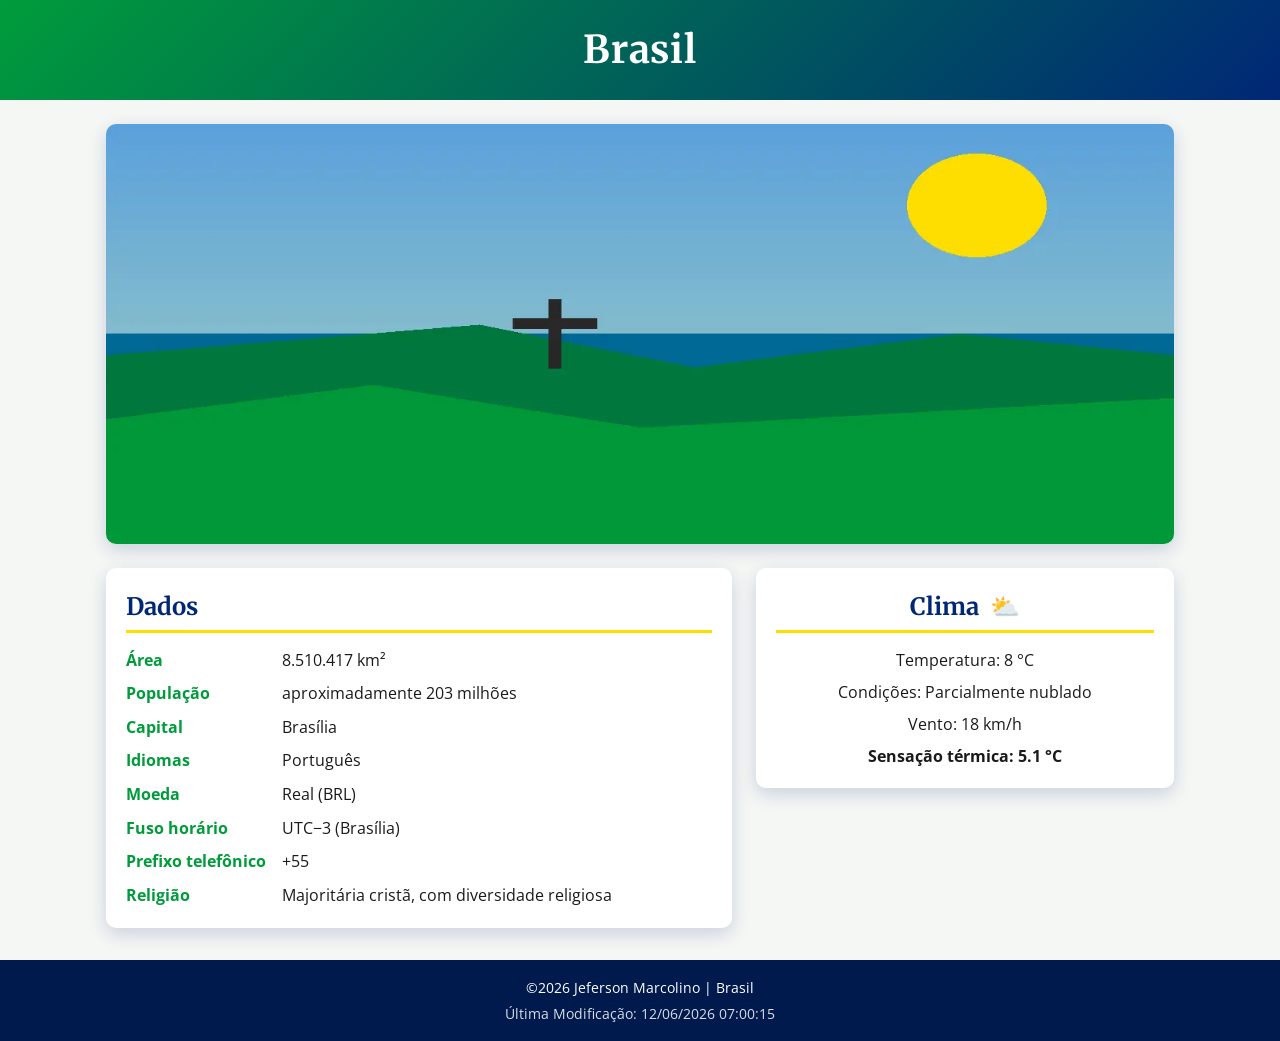
==== local.html @ 6361abbf "1° tentativa" ====
<!DOCTYPE html>
<html lang="pt-BR">
<head>
    <meta charset="UTF-8">
    <meta name="viewport" content="width=device-width, initial-scale=1.0">
    <title>WDD 131 – Brasil – Jeferson Marcolino</title>
    <meta name="description" content="WDD 131 – Fundamentos da Web Dinâmica. Jeferson Marcolino. Página sobre o Brasil com dados, clima e imagens responsivas.">
    <meta name="author" content="Jeferson Marcolino">
    <link rel="preconnect" href="https://fonts.googleapis.com">
    <link rel="preconnect" href="https://fonts.gstatic.com" crossorigin>
    <link href="https://fonts.googleapis.com/css2?family=Merriweather:wght@400;700&family=Open+Sans:wght@400;600;700&display=swap" rel="stylesheet">
    <link rel="stylesheet" href="estilos/local.css">
    <script src="scripts/local.js" defer></script>
</head>
<body>
    <header>
        <h1>Brasil</h1>
    </header>

    <main>
        <div class="hero">
            <picture>
                <source media="(min-width: 760px)" srcset="imagens/brasil-wide.webp" type="image/webp">
                <img
                    src="imagens/brasil-narrow.webp"
                    srcset="imagens/brasil-narrow.webp 800w, imagens/brasil-wide.webp 1400w"
                    sizes="(min-width: 760px) 1100px, 100vw"
                    alt="Paisagem inspirada no Brasil com colinas verdes, oceano e céu azul"
                    width="1400"
                    height="560">
            </picture>
        </div>

        <div class="conteudo-duplo">
        <section class="dados">
            <h2>Dados</h2>
            <dl>
                <dt>Área</dt>
                <dd>8.510.417 km²</dd>

                <dt>População</dt>
                <dd>aproximadamente 203 milhões</dd>

                <dt>Capital</dt>
                <dd>Brasília</dd>

                <dt>Idiomas</dt>
                <dd>Português</dd>

                <dt>Moeda</dt>
                <dd>Real (BRL)</dd>

                <dt>Fuso horário</dt>
                <dd>UTC−3 (Brasília)</dd>

                <dt>Prefixo telefônico</dt>
                <dd>+55</dd>

                <dt>Religião</dt>
                <dd>Majoritária cristã, com diversidade religiosa</dd>
            </dl>
        </section>

        <section class="clima">
            <h2>Clima</h2>
            <img class="icone-clima" src="imagens/clima.svg" alt="Ícone de clima parcialmente nublado" width="64" height="64">
            <p>Temperatura: <span id="temperatura">8</span> °C</p>
            <p>Condições: Parcialmente nublado</p>
            <p>Vento: <span id="vento">18</span> km/h</p>
            <p>Sensação térmica: <span id="sensacao"></span></p>
        </section>
        </div>
    </main>

    <footer>
        <p>
            &copy;<span id="anoatual"></span> Jeferson Marcolino | Brasil
        </p>
        <p id="ultimaModificacao"></p>
    </footer>
</body>
</html>
---- estilos/local.css ----
:root {
    --verde: #009c3b;
    --amarelo: #ffdf00;
    --azul: #002776;
    --azul-escuro: #001a4d;
    --texto: #1a1a1a;
    --clara: #ffffff;
    --fundo: #f5f7f5;
    --sombra: 0 6px 18px rgba(0, 39, 118, 0.18);
    --largura: 1100px;
}

* {
    margin: 0;
    padding: 0;
    box-sizing: border-box;
}

body {
    font-family: "Open Sans", sans-serif;
    color: var(--texto);
    background: var(--fundo);
    line-height: 1.55;
}

header {
    background: linear-gradient(135deg, var(--verde), var(--azul));
    color: var(--clara);
    text-align: center;
    padding: 1.25rem 1rem;
}

header h1 {
    font-family: "Merriweather", serif;
    font-size: 1.8rem;
    letter-spacing: 0.02em;
}

.hero img {
    width: 100%;
    height: auto;
    display: block;
    max-height: 420px;
    object-fit: cover;
}

main {
    max-width: var(--largura);
    margin: 0 auto;
    padding: 1.25rem 1rem 2rem;
    display: grid;
    gap: 1.25rem;
}

.dados,
.clima {
    background: var(--clara);
    border-radius: 10px;
    box-shadow: var(--sombra);
    padding: 1.25rem;
}

.dados h2,
.clima h2 {
    font-family: "Merriweather", serif;
    color: var(--azul);
    margin-bottom: 0.9rem;
    padding-bottom: 0.35rem;
    border-bottom: 3px solid var(--amarelo);
}

.dados dl {
    display: grid;
    grid-template-columns: auto 1fr;
    gap: 0.55rem 1rem;
}

.dados dt {
    font-weight: 700;
    color: var(--verde);
}

.dados dd {
    margin: 0;
}

.clima {
    text-align: center;
}

.icone-clima {
    width: 72px;
    height: 72px;
    margin: 0 auto 0.75rem;
    display: block;
}

.clima p {
    margin-bottom: 0.45rem;
}

.clima p:last-child {
    margin-bottom: 0;
    font-weight: 700;
}

/* Emoticon via pseudo-element only on large screens */
.clima h2::after {
    content: none;
}

footer {
    background: var(--azul-escuro);
    color: var(--clara);
    text-align: center;
    padding: 1.1rem 1rem;
}

footer p {
    margin-bottom: 0.2rem;
    font-size: 0.9rem;
}

footer p:last-child {
    margin-bottom: 0;
    font-size: 0.85rem;
    opacity: 0.85;
}

@media screen and (min-width: 760px) {
    header h1 {
        font-size: 2.4rem;
    }

    main {
        display: block;
        padding-top: 1.5rem;
        position: relative;
    }

    .hero {
        border-radius: 10px;
        overflow: hidden;
        box-shadow: var(--sombra);
        margin-bottom: 1.5rem;
    }

    .hero img {
        max-height: 420px;
    }

    .conteudo-duplo {
        display: grid;
        grid-template-columns: 1.5fr 1fr;
        gap: 1.5rem;
        align-items: start;
    }

    .icone-clima {
        display: none;
    }

    .clima h2::after {
        content: " \26C5";
        margin-left: 0.35rem;
    }
}
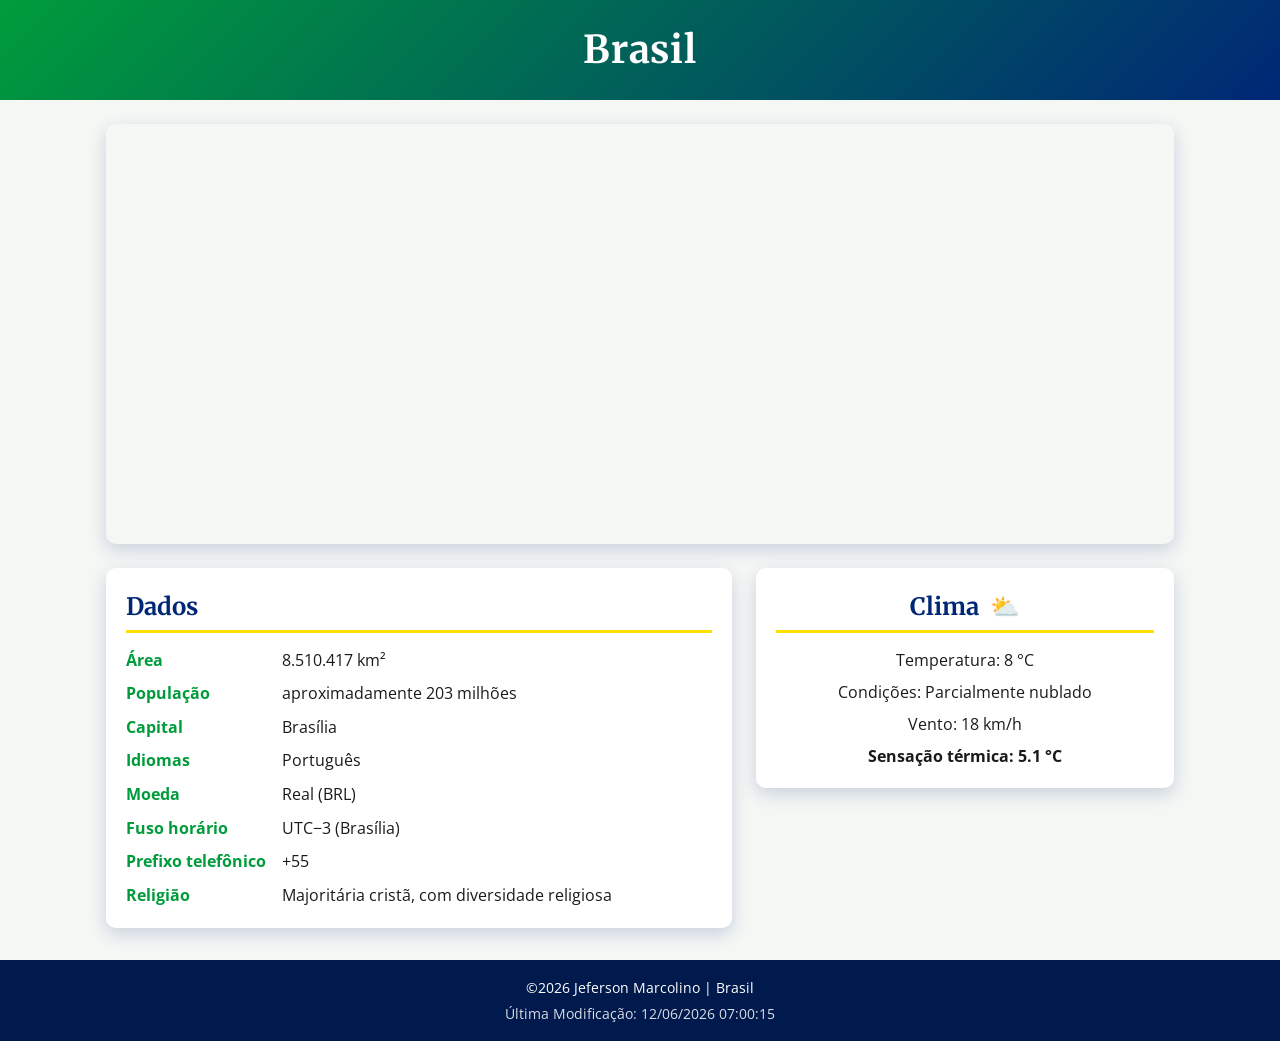
==== commit a7b9a055: "2° Tentativa" ====
--- a/local.html
+++ b/local.html
@@ -21,13 +21,12 @@
         <div class="hero">
             <picture>
                 <source media="(min-width: 760px)" srcset="imagens/brasil-wide.webp" type="image/webp">
+                <source media="(max-width: 759px)" srcset="imagens/brasil-narrow.webp" type="image/webp">
                 <img
                     src="imagens/brasil-narrow.webp"
-                    srcset="imagens/brasil-narrow.webp 800w, imagens/brasil-wide.webp 1400w"
-                    sizes="(min-width: 760px) 1100px, 100vw"
                     alt="Paisagem inspirada no Brasil com colinas verdes, oceano e céu azul"
-                    width="1400"
-                    height="560">
+                    width="800"
+                    height="900">
             </picture>
         </div>
 
